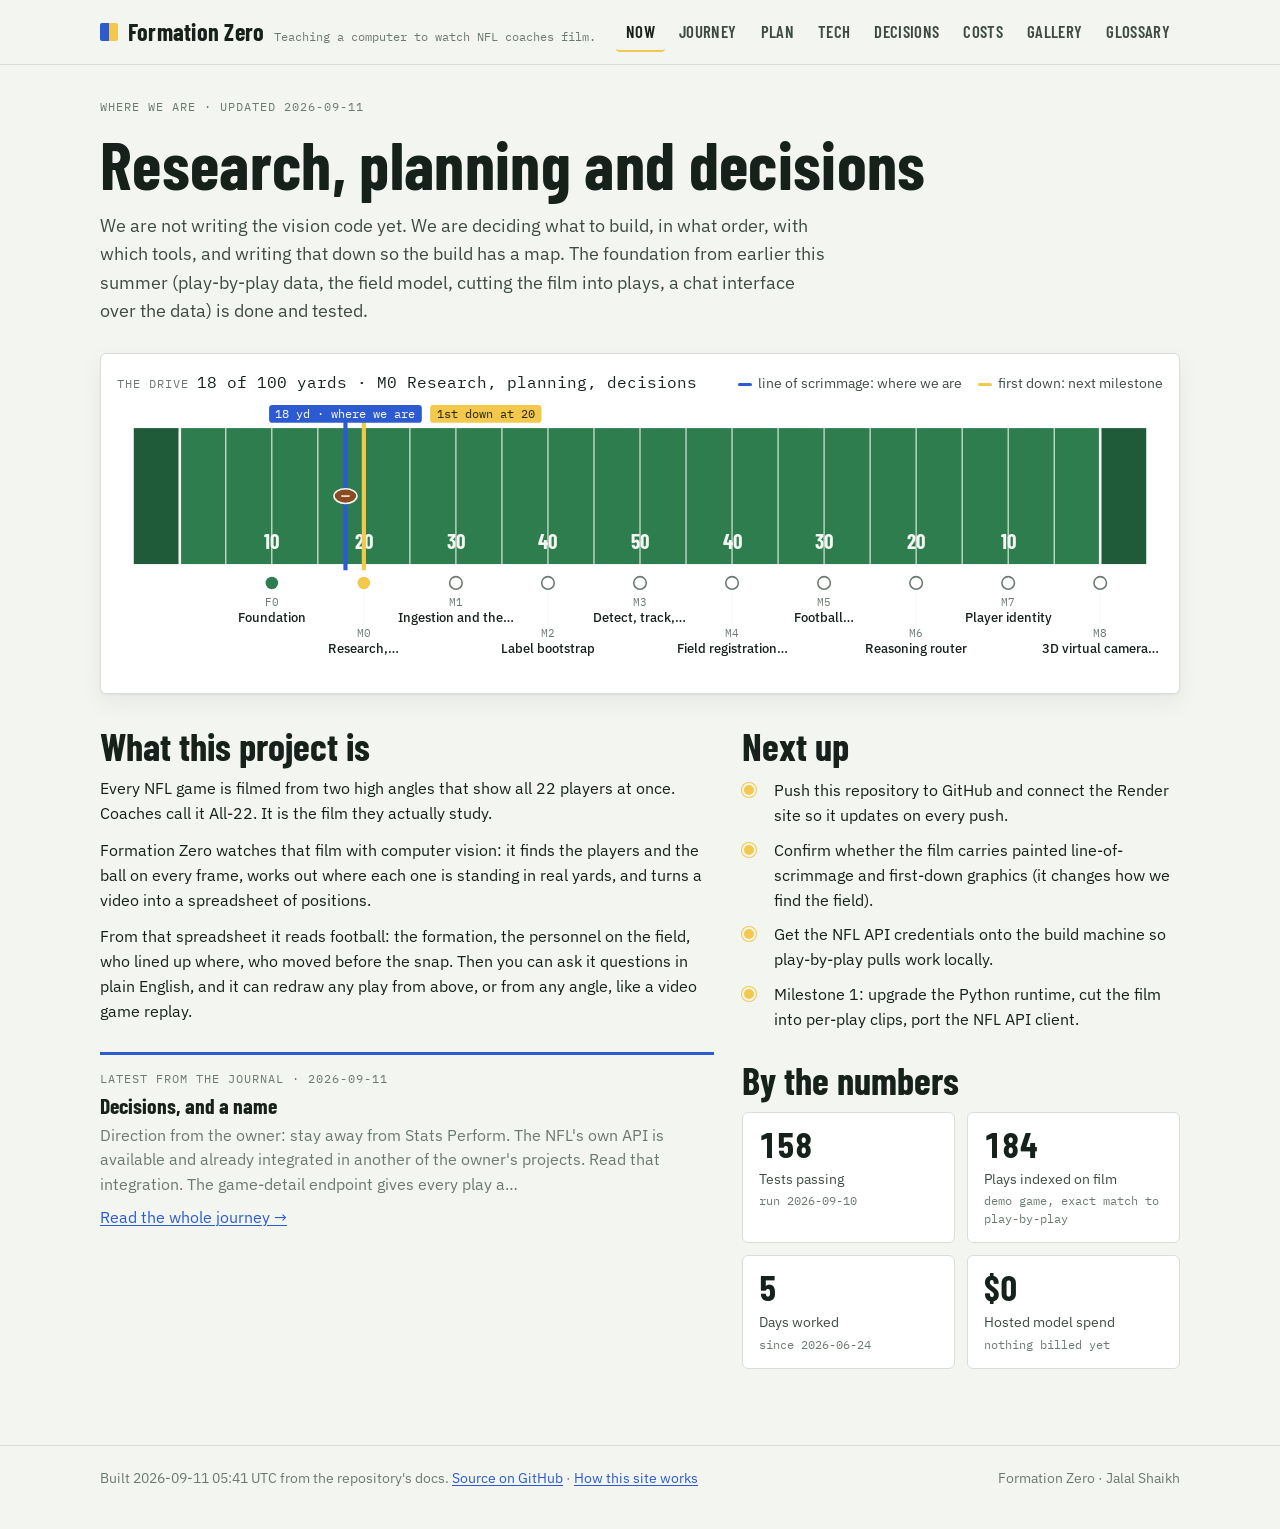
==== site/index.html @ 3c906853 "Add the Formation Zero blueprint, decision log, journal and tracker site - docs/ARCHITECTURE.md: ful" ====
<!doctype html>
<html lang="en">
<head>
<meta charset="utf-8">
<meta name="viewport" content="width=device-width, initial-scale=1">
<title>Formation Zero</title>
<meta name="description" content="Progress tracker for Formation Zero, an AI that watches NFL All-22 coaches film.">
<link rel="preconnect" href="https://fonts.googleapis.com">
<link rel="preconnect" href="https://fonts.gstatic.com" crossorigin>
<link rel="stylesheet" href="https://fonts.googleapis.com/css2?family=Barlow+Condensed:wght@600;700&family=IBM+Plex+Sans:ital,wght@0,400;0,500;0,600;1,400&family=IBM+Plex+Mono:wght@400;500&display=swap">
<link rel="stylesheet" href="style.css">
</head>
<body>
<a class="skip" href="#main">Skip to content</a>
<header class="masthead">
  <div class="wrap masthead-inner">
    <a class="brand" href="#now">
      <span class="brand-mark" aria-hidden="true"></span>
      <span class="brand-name">Formation Zero</span>
      <span class="brand-tag" id="brand-tag"></span>
    </a>
    <nav class="tabs" aria-label="Sections">
      <a href="#now" data-tab="now">Now</a>
      <a href="#journey" data-tab="journey">Journey</a>
      <a href="#plan" data-tab="plan">Plan</a>
      <a href="#tech" data-tab="tech">Tech</a>
      <a href="#decisions" data-tab="decisions">Decisions</a>
      <a href="#costs" data-tab="costs">Costs</a>
      <a href="#gallery" data-tab="gallery">Gallery</a>
      <a href="#glossary" data-tab="glossary">Glossary</a>
    </nav>
  </div>
</header>
<main id="main" class="wrap">
  <section id="tab-now" class="tab" hidden></section>
  <section id="tab-journey" class="tab" hidden></section>
  <section id="tab-plan" class="tab" hidden></section>
  <section id="tab-tech" class="tab" hidden></section>
  <section id="tab-decisions" class="tab" hidden></section>
  <section id="tab-costs" class="tab" hidden></section>
  <section id="tab-gallery" class="tab" hidden></section>
  <section id="tab-glossary" class="tab" hidden></section>
</main>
<footer class="foot">
  <div class="wrap foot-inner" id="foot"></div>
</footer>
<script src="data/content.js"></script>
<script src="app.js"></script>
</body>
</html>
---- site/style.css ----
/* Formation Zero tracker.
   Palette from the subject: turf-tinted paper, green-black ink, broadcast blue for the line of
   scrimmage (where we are), first-down yellow for the next marker (where we're going). */

:root {
  --paper: #F3F5F0;
  --paper-2: #FFFFFF;
  --paper-3: #E9EDE6;
  --ink: #16211B;
  --ink-2: #3E4B43;
  --muted: #6B7A70;
  --rule: #D9DFD8;
  --turf: #2E7D4F;
  --turf-deep: #1F5A39;
  --chalk: #F4F6F2;
  --los: #2C5BD1;
  --los-ink: #FFFFFF;
  --first: #F2C94C;
  --first-ink: #2A2408;
  --good: #2E7D4F;
  --warn: #B5761B;
  --crit: #B23A3A;
  --shadow: 0 1px 2px rgba(22, 33, 27, 0.06), 0 8px 24px rgba(22, 33, 27, 0.06);
  --radius: 6px;
  --display: 'Barlow Condensed', 'Arial Narrow', 'Helvetica Neue', Arial, sans-serif;
  --body: 'IBM Plex Sans', 'Helvetica Neue', Arial, sans-serif;
  --mono: 'IBM Plex Mono', Menlo, Consolas, monospace;
  color-scheme: light;
}
@media (prefers-color-scheme: dark) {
  :root:not([data-theme="light"]) {
    --paper: #0F1712;
    --paper-2: #172119;
    --paper-3: #1E2A22;
    --ink: #E8EDE6;
    --ink-2: #C3CCC4;
    --muted: #8A9790;
    --rule: #2A3730;
    --turf: #2F8A56;
    --turf-deep: #1E5A3A;
    --chalk: #E8EDE6;
    --los: #6C8FE8;
    --los-ink: #0F1712;
    --first: #F2C94C;
    --first-ink: #2A2408;
    --good: #5FBF87;
    --warn: #E0A54A;
    --crit: #E07070;
    --shadow: 0 1px 2px rgba(0, 0, 0, 0.3), 0 8px 24px rgba(0, 0, 0, 0.3);
    color-scheme: dark;
  }
}
:root[data-theme="dark"] {
  --paper: #0F1712;
  --paper-2: #172119;
  --paper-3: #1E2A22;
  --ink: #E8EDE6;
  --ink-2: #C3CCC4;
  --muted: #8A9790;
  --rule: #2A3730;
  --turf: #2F8A56;
  --turf-deep: #1E5A3A;
  --chalk: #E8EDE6;
  --los: #6C8FE8;
  --los-ink: #0F1712;
  --first: #F2C94C;
  --first-ink: #2A2408;
  --good: #5FBF87;
  --warn: #E0A54A;
  --crit: #E07070;
  --shadow: 0 1px 2px rgba(0, 0, 0, 0.3), 0 8px 24px rgba(0, 0, 0, 0.3);
  color-scheme: dark;
}

* { box-sizing: border-box; }
html { -webkit-text-size-adjust: 100%; }
body {
  margin: 0;
  background: var(--paper);
  color: var(--ink);
  font-family: var(--body);
  font-size: 16px;
  line-height: 1.55;
}
a { color: var(--los); text-decoration-thickness: 1px; text-underline-offset: 2px; }
a:hover { text-decoration-thickness: 2px; }
:focus-visible { outline: 2px solid var(--los); outline-offset: 2px; }
.skip { position: absolute; left: -999px; top: 8px; background: var(--first); color: var(--first-ink); padding: 6px 10px; }
.skip:focus { left: 8px; z-index: 10; }
[hidden] { display: none !important; }

.wrap { max-width: 1120px; margin: 0 auto; padding-inline: 20px; }

h1, h2, h3, h4 { font-family: var(--display); font-weight: 700; line-height: 1.05; margin: 0; text-wrap: balance; }
h1 { font-size: clamp(2.4rem, 6vw, 4.2rem); letter-spacing: 0.005em; }
h2 { font-size: clamp(1.7rem, 3.4vw, 2.4rem); }
h3 { font-size: 1.35rem; }
h4 { font-size: 1.1rem; font-family: var(--body); font-weight: 600; }
p { margin: 0; }
.prose > * + * { margin-top: 0.75em; }
.prose h2 { font-size: 1.5rem; margin-top: 1.4em; }
.prose h3 { font-size: 1.15rem; font-family: var(--body); font-weight: 600; margin-top: 1.2em; }
.prose ul, .prose ol { padding-left: 1.3em; }
.prose li + li { margin-top: 0.3em; }
.prose code, code { font-family: var(--mono); font-size: 0.9em; background: var(--paper-3); padding: 0.05em 0.35em; border-radius: 3px; }
.prose pre { background: var(--paper-3); padding: 12px 14px; overflow-x: auto; border-radius: var(--radius); }
.prose pre code { background: none; padding: 0; }
.prose blockquote { border-left: 3px solid var(--first); margin: 0; padding-left: 14px; color: var(--ink-2); }
.prose strong { font-weight: 600; }
.measure { max-width: 66ch; }

.eyebrow { font-family: var(--mono); font-size: 0.78rem; letter-spacing: 0.08em; text-transform: uppercase; color: var(--muted); }
.mono { font-family: var(--mono); font-variant-numeric: tabular-nums; }
.muted { color: var(--muted); }
.table-wrap { overflow-x: auto; }
table { border-collapse: collapse; width: 100%; font-size: 0.95rem; }
th, td { text-align: left; padding: 8px 10px; border-bottom: 1px solid var(--rule); vertical-align: top; }
th { font-family: var(--mono); font-size: 0.75rem; letter-spacing: 0.06em; text-transform: uppercase; color: var(--muted); font-weight: 500; }
td.num, th.num { text-align: right; font-family: var(--mono); font-variant-numeric: tabular-nums; }

/* ---- masthead --------------------------------------------------------------- */
.masthead { border-bottom: 1px solid var(--rule); background: var(--paper); position: sticky; top: 0; z-index: 5; }
.masthead-inner { display: flex; align-items: center; justify-content: space-between; gap: 16px; flex-wrap: wrap; padding-block: 12px; }
.brand { display: flex; align-items: baseline; gap: 10px; text-decoration: none; color: var(--ink); }
.brand-mark { width: 18px; height: 18px; align-self: center; background: linear-gradient(90deg, var(--los) 0 50%, var(--first) 50% 100%); border-radius: 2px; }
.brand-name { font-family: var(--display); font-weight: 700; font-size: 1.5rem; letter-spacing: 0.01em; }
.brand-tag { font-family: var(--mono); font-size: 0.75rem; color: var(--muted); }
.tabs { display: flex; gap: 4px; flex-wrap: wrap; }
.tabs a { font-family: var(--display); font-weight: 600; font-size: 1.05rem; letter-spacing: 0.02em; text-transform: uppercase; color: var(--ink-2); text-decoration: none; padding: 6px 10px; border-radius: 4px; border-bottom: 2px solid transparent; }
.tabs a:hover { background: var(--paper-3); }
.tabs a[aria-current="page"] { color: var(--ink); border-bottom-color: var(--first); }

/* ---- sections --------------------------------------------------------------- */
.tab { padding-block: 32px 56px; }
.section-head { display: flex; align-items: baseline; justify-content: space-between; gap: 16px; flex-wrap: wrap; margin-bottom: 20px; }
.section-head p { color: var(--muted); max-width: 60ch; }
.stack > * + * { margin-top: 28px; }

/* ---- now -------------------------------------------------------------------- */
.hero { display: grid; gap: 12px; margin-bottom: 28px; }
.hero .lede { font-size: 1.15rem; max-width: 66ch; color: var(--ink-2); }
.now-grid { display: grid; grid-template-columns: 1.4fr 1fr; gap: 28px; margin-top: 32px; }
@media (max-width: 800px) { .now-grid { grid-template-columns: 1fr; } }
.tiles { display: grid; grid-template-columns: repeat(2, 1fr); gap: 12px; }
.tile { background: var(--paper-2); border: 1px solid var(--rule); border-radius: var(--radius); padding: 14px 16px; }
.tile .val { font-family: var(--display); font-weight: 700; font-size: 2.2rem; line-height: 1; font-variant-numeric: tabular-nums; }
.tile .lab { font-size: 0.9rem; color: var(--ink-2); margin-top: 6px; }
.tile .note { font-family: var(--mono); font-size: 0.72rem; color: var(--muted); margin-top: 2px; }
.next-list { list-style: none; padding: 0; margin: 0; display: grid; gap: 10px; }
.next-list li { display: grid; grid-template-columns: 22px 1fr; gap: 10px; align-items: start; }
.next-list .dot { width: 14px; height: 14px; margin-top: 5px; border-radius: 50%; background: var(--first); border: 2px solid var(--paper); box-shadow: 0 0 0 1px var(--first); }
.latest { border-top: 3px solid var(--los); padding-top: 14px; }

/* ---- the drive -------------------------------------------------------------- */
.drive { background: var(--paper-2); border: 1px solid var(--rule); border-radius: var(--radius); padding: 16px 16px 10px; box-shadow: var(--shadow); }
.drive-head { display: flex; justify-content: space-between; align-items: baseline; gap: 12px; flex-wrap: wrap; margin-bottom: 8px; }
.drive-legend { display: flex; gap: 16px; flex-wrap: wrap; font-size: 0.85rem; color: var(--ink-2); }
.drive-legend span::before { content: ""; display: inline-block; width: 14px; height: 3px; vertical-align: middle; margin-right: 6px; border-radius: 2px; }
.drive-legend .l-los::before { background: var(--los); }
.drive-legend .l-first::before { background: var(--first); }
.drive-legend .l-done::before { background: var(--chalk); opacity: 0.6; }
.drive-scroll { overflow-x: auto; }
.drive svg { display: block; width: 100%; min-width: 720px; height: auto; }
.drive .turf { fill: var(--turf); }
.drive .turf-ez { fill: var(--turf-deep); }
.drive .chalk { stroke: var(--chalk); }
.drive .num { fill: var(--chalk); font-family: var(--display); font-weight: 700; font-size: 20px; }
.drive .ms-label { fill: var(--ink); font-family: var(--body); font-size: 12px; font-weight: 500; }
.drive .ms-id { fill: var(--muted); font-family: var(--mono); font-size: 10.5px; }
.drive .ms-done { fill: var(--good); }
.drive .ms-active { fill: var(--first); }
.drive .ms-todo { fill: var(--paper-2); stroke: var(--muted); }
.drive .los-line { stroke: var(--los); }
.drive .first-line { stroke: var(--first); }
.drive .ball { fill: #8B4A1F; stroke: var(--chalk); }
.drive .callout { font-family: var(--mono); font-size: 11px; }
.drive .callout.los { fill: var(--los); }
.drive .callout.first { fill: var(--first-ink); }
.drive .callout-bg.first { fill: var(--first); }
.drive .callout-bg.los { fill: var(--los); }
.drive .callout.los-text { fill: var(--los-ink); }

/* ---- pills / status ----------------------------------------------------------- */
.pill { display: inline-block; font-family: var(--mono); font-size: 0.72rem; letter-spacing: 0.04em; text-transform: uppercase; padding: 2px 8px; border-radius: 999px; border: 1px solid var(--rule); color: var(--ink-2); white-space: nowrap; }
.pill.done, .pill.in_use, .pill.accepted { background: var(--good); color: #fff; border-color: var(--good); }
.pill.active, .pill.planned { background: var(--first); color: var(--first-ink); border-color: var(--first); }
.pill.todo, .pill.evaluated { background: transparent; }
.pill.parked, .pill.superseded, .pill.rejected { background: var(--paper-3); color: var(--muted); border-color: var(--paper-3); }
.pill.revisit { border-color: var(--warn); color: var(--warn); }
.chip { display: inline-block; font-family: var(--mono); font-size: 0.72rem; color: var(--muted); background: var(--paper-3); padding: 1px 7px; border-radius: 3px; }
.chips { display: flex; gap: 6px; flex-wrap: wrap; align-items: flex-start; align-self: start; }

/* ---- plan --------------------------------------------------------------------- */
.summary-strip { display: flex; gap: 18px; flex-wrap: wrap; font-family: var(--mono); font-size: 0.85rem; color: var(--ink-2); }
.summary-strip b { font-family: var(--display); font-size: 1.4rem; font-weight: 700; color: var(--ink); margin-right: 4px; }
.milestone { border: 1px solid var(--rule); border-radius: var(--radius); background: var(--paper-2); overflow: hidden; }
.milestone.active { border-color: var(--first); box-shadow: 0 0 0 2px var(--first) inset; }
.ms-head { display: grid; grid-template-columns: 64px 1fr auto; gap: 14px; align-items: center; padding: 14px 16px; }
@media (max-width: 600px) { .ms-head { grid-template-columns: 52px 1fr; } .ms-head .pill { grid-column: 2; justify-self: start; } }
.ms-key { font-family: var(--display); font-weight: 700; font-size: 1.8rem; color: var(--muted); line-height: 1; }
.milestone.done .ms-key { color: var(--good); }
.milestone.active .ms-key { color: var(--ink); }
.ms-title { font-family: var(--display); font-weight: 700; font-size: 1.45rem; line-height: 1.1; }
.bar { height: 6px; background: var(--paper-3); border-radius: 3px; overflow: hidden; margin-top: 8px; }
.bar > i { display: block; height: 100%; background: var(--turf); }
.milestone.active .bar > i { background: var(--first); }
.ms-body { padding: 0 16px 16px; display: grid; gap: 12px; }
.ms-body .proof { font-size: 0.92rem; color: var(--ink-2); border-left: 3px solid var(--rule); padding-left: 10px; }
.ms-body table td:first-child { font-family: var(--mono); font-size: 0.85rem; white-space: nowrap; }
.ms-body summary { cursor: pointer; font-weight: 600; font-size: 0.95rem; list-style: none; }
.ms-body summary::before { content: "▸ "; color: var(--muted); }
.ms-body details[open] summary::before { content: "▾ "; }

/* ---- journey ------------------------------------------------------------------ */
.journey-grid { display: grid; grid-template-columns: 300px 1fr; gap: 32px; align-items: start; }
@media (max-width: 860px) { .journey-grid { grid-template-columns: 1fr; } }
.calendar { position: sticky; top: 76px; display: grid; gap: 18px; }
@media (max-width: 860px) { .calendar { position: static; } }
.month { background: var(--paper-2); border: 1px solid var(--rule); border-radius: var(--radius); padding: 12px; }
.month h4 { font-family: var(--display); font-size: 1.2rem; margin-bottom: 6px; }
.month-grid { display: grid; grid-template-columns: repeat(7, 1fr); gap: 2px; }
.month-grid .wd { font-family: var(--mono); font-size: 0.65rem; color: var(--muted); text-align: center; padding-bottom: 2px; }
.day { aspect-ratio: 1; display: grid; place-items: center; font-family: var(--mono); font-size: 0.78rem; color: var(--ink-2); border-radius: 4px; border: 0; background: transparent; padding: 0; }
.day.empty { visibility: hidden; }
.day.has { background: var(--turf); color: #fff; font-weight: 500; cursor: pointer; }
.day.has:hover { background: var(--turf-deep); }
.day.today { box-shadow: 0 0 0 2px var(--first) inset; }
.cal-stats { font-family: var(--mono); font-size: 0.8rem; color: var(--muted); }
.entries { display: grid; gap: 28px; }
.entry { background: var(--paper-2); border: 1px solid var(--rule); border-radius: var(--radius); padding: 20px 22px; scroll-margin-top: 90px; }
.entry-head { display: flex; justify-content: space-between; gap: 12px; flex-wrap: wrap; align-items: baseline; margin-bottom: 10px; }
.entry-date { font-family: var(--display); font-weight: 700; font-size: 1.5rem; }
.entry-meta { display: flex; gap: 10px; flex-wrap: wrap; align-items: center; font-family: var(--mono); font-size: 0.78rem; color: var(--muted); }
.entry h3.entry-title { font-size: 1.5rem; margin-bottom: 8px; }

/* ---- tech --------------------------------------------------------------------- */
.legend { display: flex; gap: 14px; flex-wrap: wrap; font-size: 0.85rem; color: var(--ink-2); }
.tech-group { margin-top: 28px; }
.tech-group h3 { margin-bottom: 12px; }
.cards { display: grid; grid-template-columns: repeat(auto-fill, minmax(260px, 1fr)); gap: 12px; }
.card { background: var(--paper-2); border: 1px solid var(--rule); border-radius: var(--radius); padding: 14px 16px; display: grid; gap: 8px; align-content: start; }
.card .card-head { display: flex; justify-content: space-between; gap: 8px; align-items: start; }
.card .name { font-weight: 600; }
.card .plain { font-size: 0.95rem; }
.card .why { font-size: 0.88rem; color: var(--ink-2); }
.card .lic { font-family: var(--mono); font-size: 0.72rem; color: var(--muted); }
.card.rejected, .card.parked { opacity: 0.7; }

/* ---- decisions ---------------------------------------------------------------- */
.decision { background: var(--paper-2); border: 1px solid var(--rule); border-radius: var(--radius); padding: 18px 22px; display: grid; gap: 10px; }
.decision.superseded { opacity: 0.75; }
.decision-head { display: grid; grid-template-columns: auto 1fr; gap: 12px; align-items: baseline; }
.decision-id { font-family: var(--display); font-weight: 700; font-size: 1.4rem; color: var(--muted); }
.decision h3 { font-size: 1.3rem; }
.decision .meta { display: flex; gap: 10px; flex-wrap: wrap; align-items: center; font-family: var(--mono); font-size: 0.78rem; color: var(--muted); }
.decision .prose { font-size: 0.97rem; }
.decision .prose p + p { margin-top: 0.6em; }

/* ---- costs -------------------------------------------------------------------- */
.cost-grid { display: grid; grid-template-columns: 1fr 1fr; gap: 20px; }
@media (max-width: 800px) { .cost-grid { grid-template-columns: 1fr; } }
.cap { background: var(--paper-2); border: 1px solid var(--rule); border-radius: var(--radius); padding: 18px 20px; display: grid; gap: 8px; }
.cap .big { font-family: var(--display); font-weight: 700; font-size: 3.4rem; line-height: 1; }
.cap .big small { font-size: 1.2rem; color: var(--muted); font-weight: 600; }
tr.rec td { background: color-mix(in srgb, var(--first) 18%, transparent); }
.empty { border: 1px dashed var(--rule); border-radius: var(--radius); padding: 18px; color: var(--muted); text-align: center; font-size: 0.95rem; }

/* ---- gallery ------------------------------------------------------------------ */
.gallery { display: grid; grid-template-columns: repeat(auto-fill, minmax(320px, 1fr)); gap: 18px; }
.figure { background: var(--paper-2); border: 1px solid var(--rule); border-radius: var(--radius); overflow: hidden; display: grid; grid-template-rows: auto 1fr; }
.figure img { display: block; width: 100%; height: auto; background: #F3F5F0; }
.figure .figcap { padding: 12px 14px 14px; display: grid; gap: 6px; align-content: start; }
.figure .figcap .t { font-weight: 600; }
.figure .figcap .c { font-size: 0.9rem; color: var(--ink-2); }
.figure.placeholder { border-style: dashed; background: transparent; }
.figure.placeholder .ph { aspect-ratio: 16 / 9; display: grid; place-items: center; color: var(--muted); font-family: var(--display); font-size: 1.3rem; font-weight: 600; text-transform: uppercase; letter-spacing: 0.04em; background: repeating-linear-gradient(135deg, transparent 0 14px, var(--paper-3) 14px 15px); }

/* ---- glossary ----------------------------------------------------------------- */
.search { width: 100%; max-width: 420px; padding: 9px 12px; border: 1px solid var(--rule); border-radius: var(--radius); background: var(--paper-2); color: var(--ink); font: inherit; }
.terms { display: grid; grid-template-columns: repeat(auto-fill, minmax(300px, 1fr)); gap: 14px; margin-top: 18px; }
.term { background: var(--paper-2); border: 1px solid var(--rule); border-radius: var(--radius); padding: 12px 14px; }
.term dt { font-family: var(--display); font-weight: 700; font-size: 1.25rem; margin-bottom: 4px; }
.term dd { margin: 0; font-size: 0.95rem; color: var(--ink-2); }

/* ---- footer ------------------------------------------------------------------- */
.foot { border-top: 1px solid var(--rule); margin-top: 20px; }
.foot-inner { padding-block: 22px 40px; display: flex; justify-content: space-between; gap: 16px; flex-wrap: wrap; font-size: 0.85rem; color: var(--muted); }

@media (prefers-reduced-motion: no-preference) {
  .tab { animation: rise 240ms ease-out; }
  @keyframes rise { from { opacity: 0.001; transform: translateY(4px); } to { opacity: 1; transform: none; } }
}
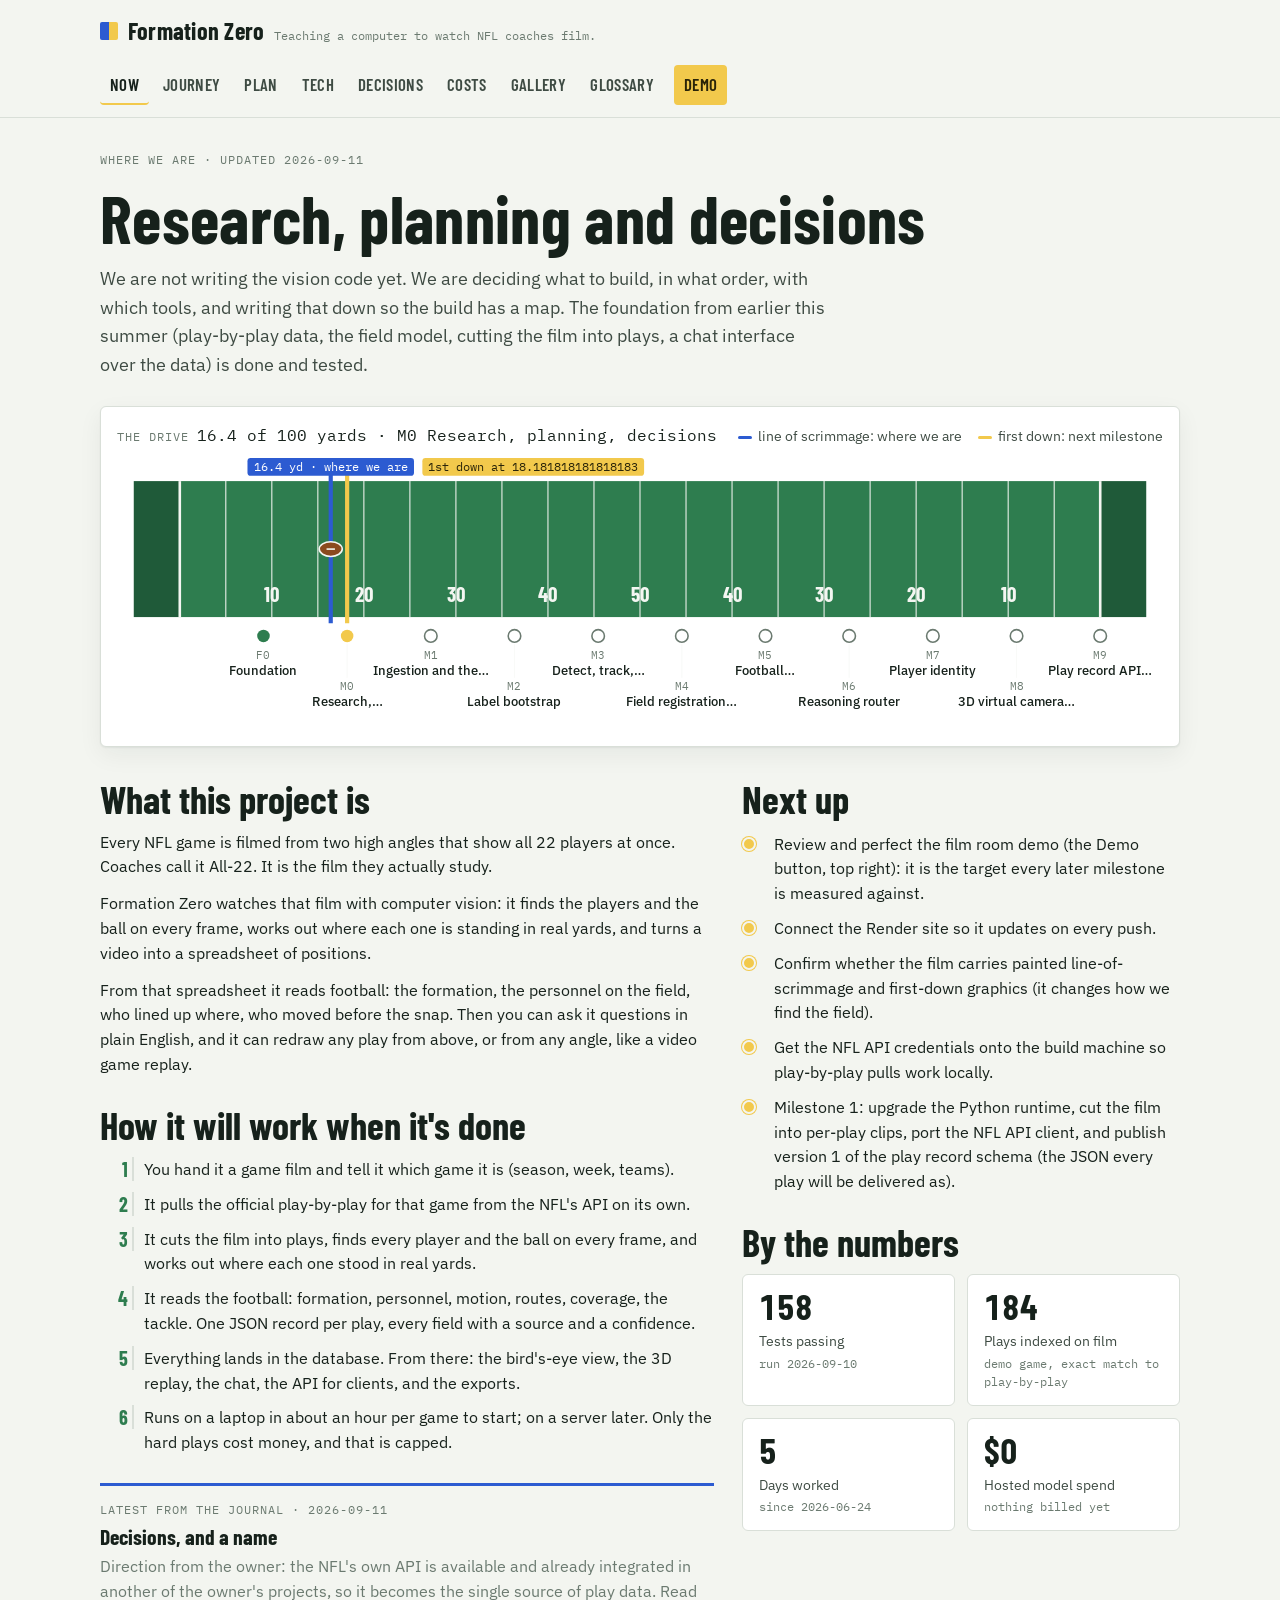
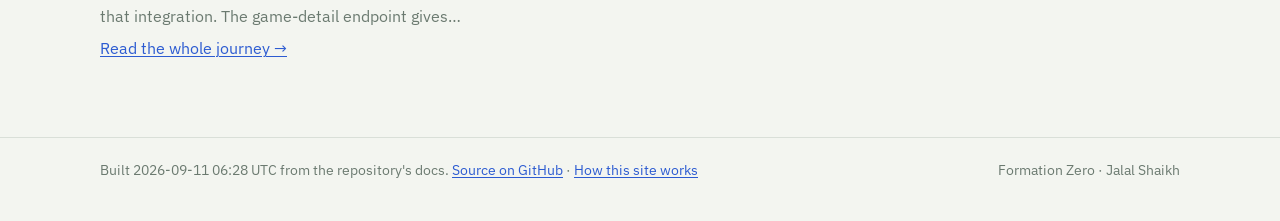
==== commit 20ceb841: "Film room demo: a hand-made example of the finished product - site/demo: home, game view with real p" ====
--- a/site/index.html
+++ b/site/index.html
@@ -28,6 +28,7 @@
       <a href="#costs" data-tab="costs">Costs</a>
       <a href="#gallery" data-tab="gallery">Gallery</a>
       <a href="#glossary" data-tab="glossary">Glossary</a>
+      <a class="demo-btn" href="demo/" title="A hand-made example of the finished film room">Demo</a>
     </nav>
   </div>
 </header>
--- a/site/style.css
+++ b/site/style.css
@@ -129,6 +129,8 @@
 .tabs a { font-family: var(--display); font-weight: 600; font-size: 1.05rem; letter-spacing: 0.02em; text-transform: uppercase; color: var(--ink-2); text-decoration: none; padding: 6px 10px; border-radius: 4px; border-bottom: 2px solid transparent; }
 .tabs a:hover { background: var(--paper-3); }
 .tabs a[aria-current="page"] { color: var(--ink); border-bottom-color: var(--first); }
+.tabs a.demo-btn { background: var(--first); color: var(--first-ink); border-bottom-color: transparent; margin-left: 6px; }
+.tabs a.demo-btn:hover { background: #E6BC3E; }
 
 /* ---- sections --------------------------------------------------------------- */
 .tab { padding-block: 32px 56px; }
@@ -150,6 +152,9 @@
 .next-list li { display: grid; grid-template-columns: 22px 1fr; gap: 10px; align-items: start; }
 .next-list .dot { width: 14px; height: 14px; margin-top: 5px; border-radius: 50%; background: var(--first); border: 2px solid var(--paper); box-shadow: 0 0 0 1px var(--first); }
 .latest { border-top: 3px solid var(--los); padding-top: 14px; }
+.steps { list-style: none; counter-reset: step; padding: 0; margin: 0; display: grid; gap: 10px; max-width: 66ch; }
+.steps li { counter-increment: step; display: grid; grid-template-columns: 34px 1fr; gap: 10px; align-items: start; }
+.steps li::before { content: counter(step); font-family: var(--display); font-weight: 700; font-size: 1.25rem; line-height: 1.2; color: var(--turf); text-align: right; padding-right: 4px; border-right: 2px solid var(--rule); }
 
 /* ---- the drive -------------------------------------------------------------- */
 .drive { background: var(--paper-2); border: 1px solid var(--rule); border-radius: var(--radius); padding: 16px 16px 10px; box-shadow: var(--shadow); }
